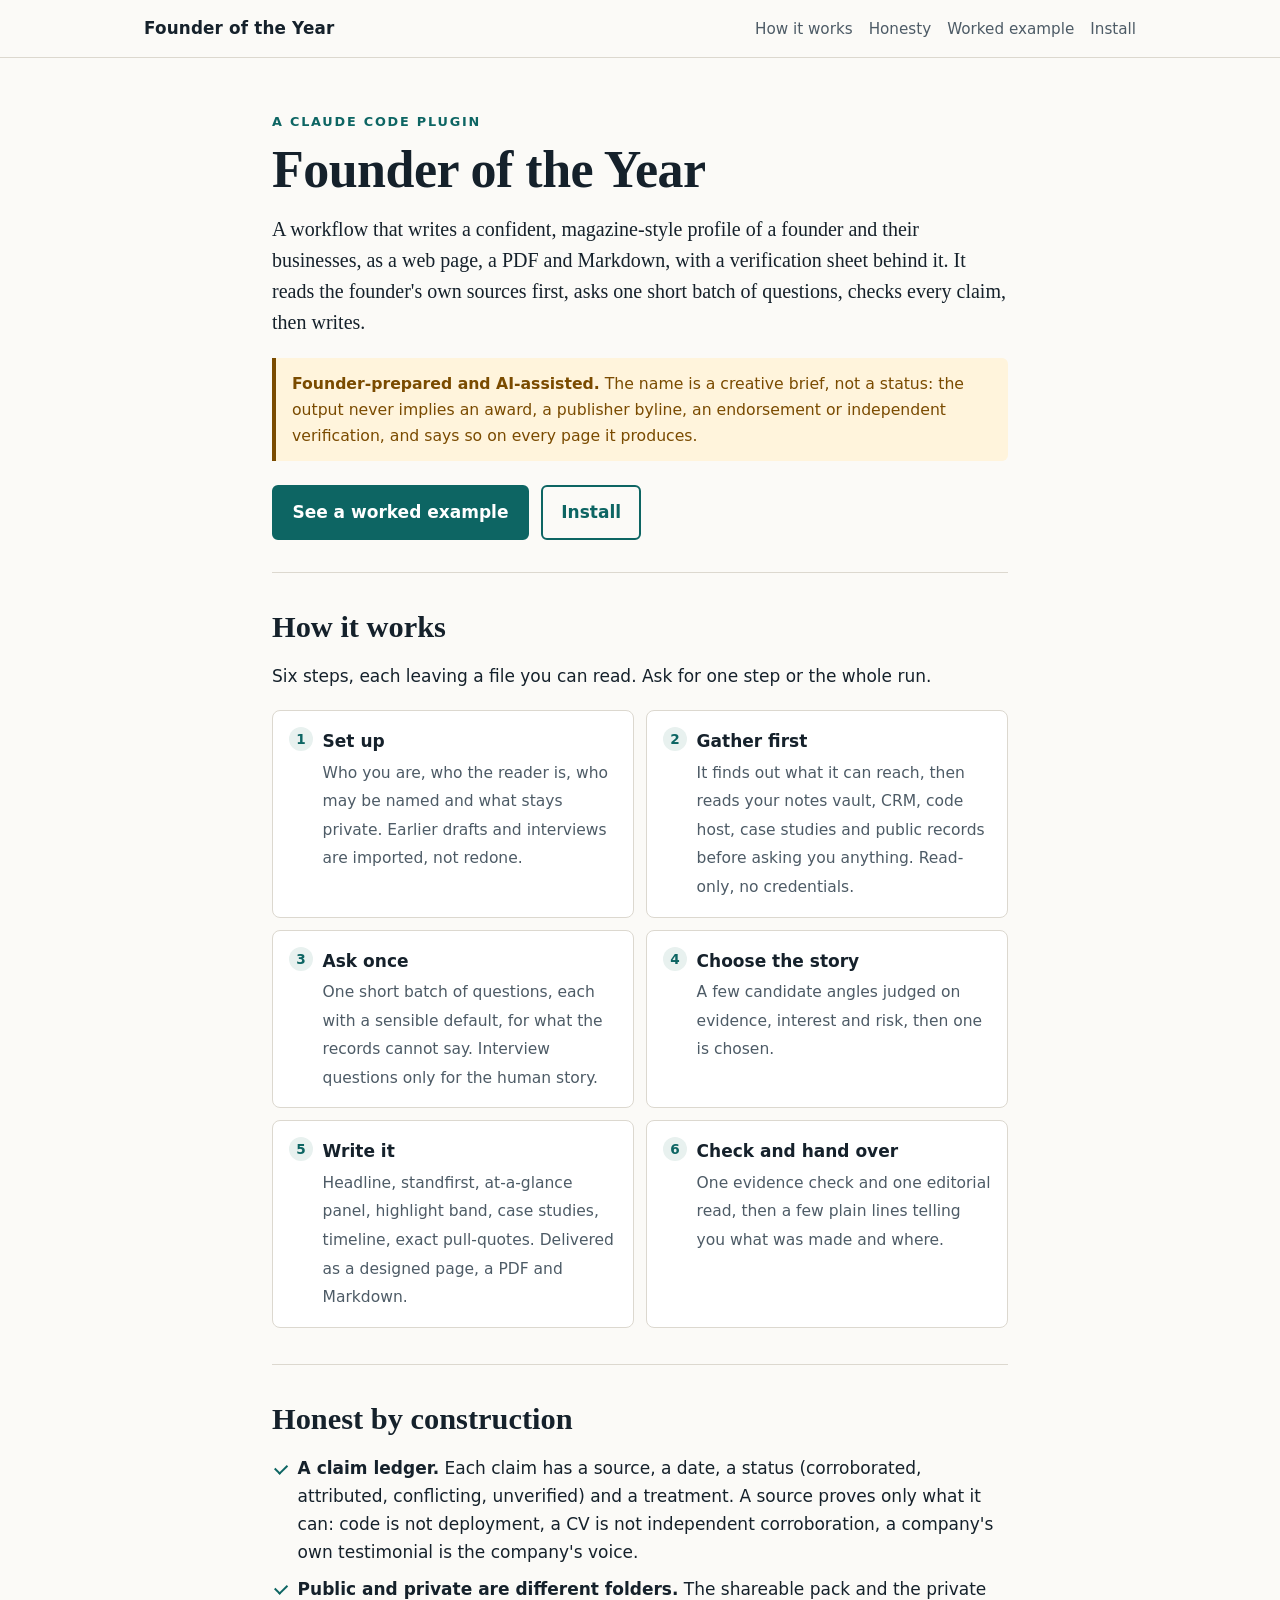
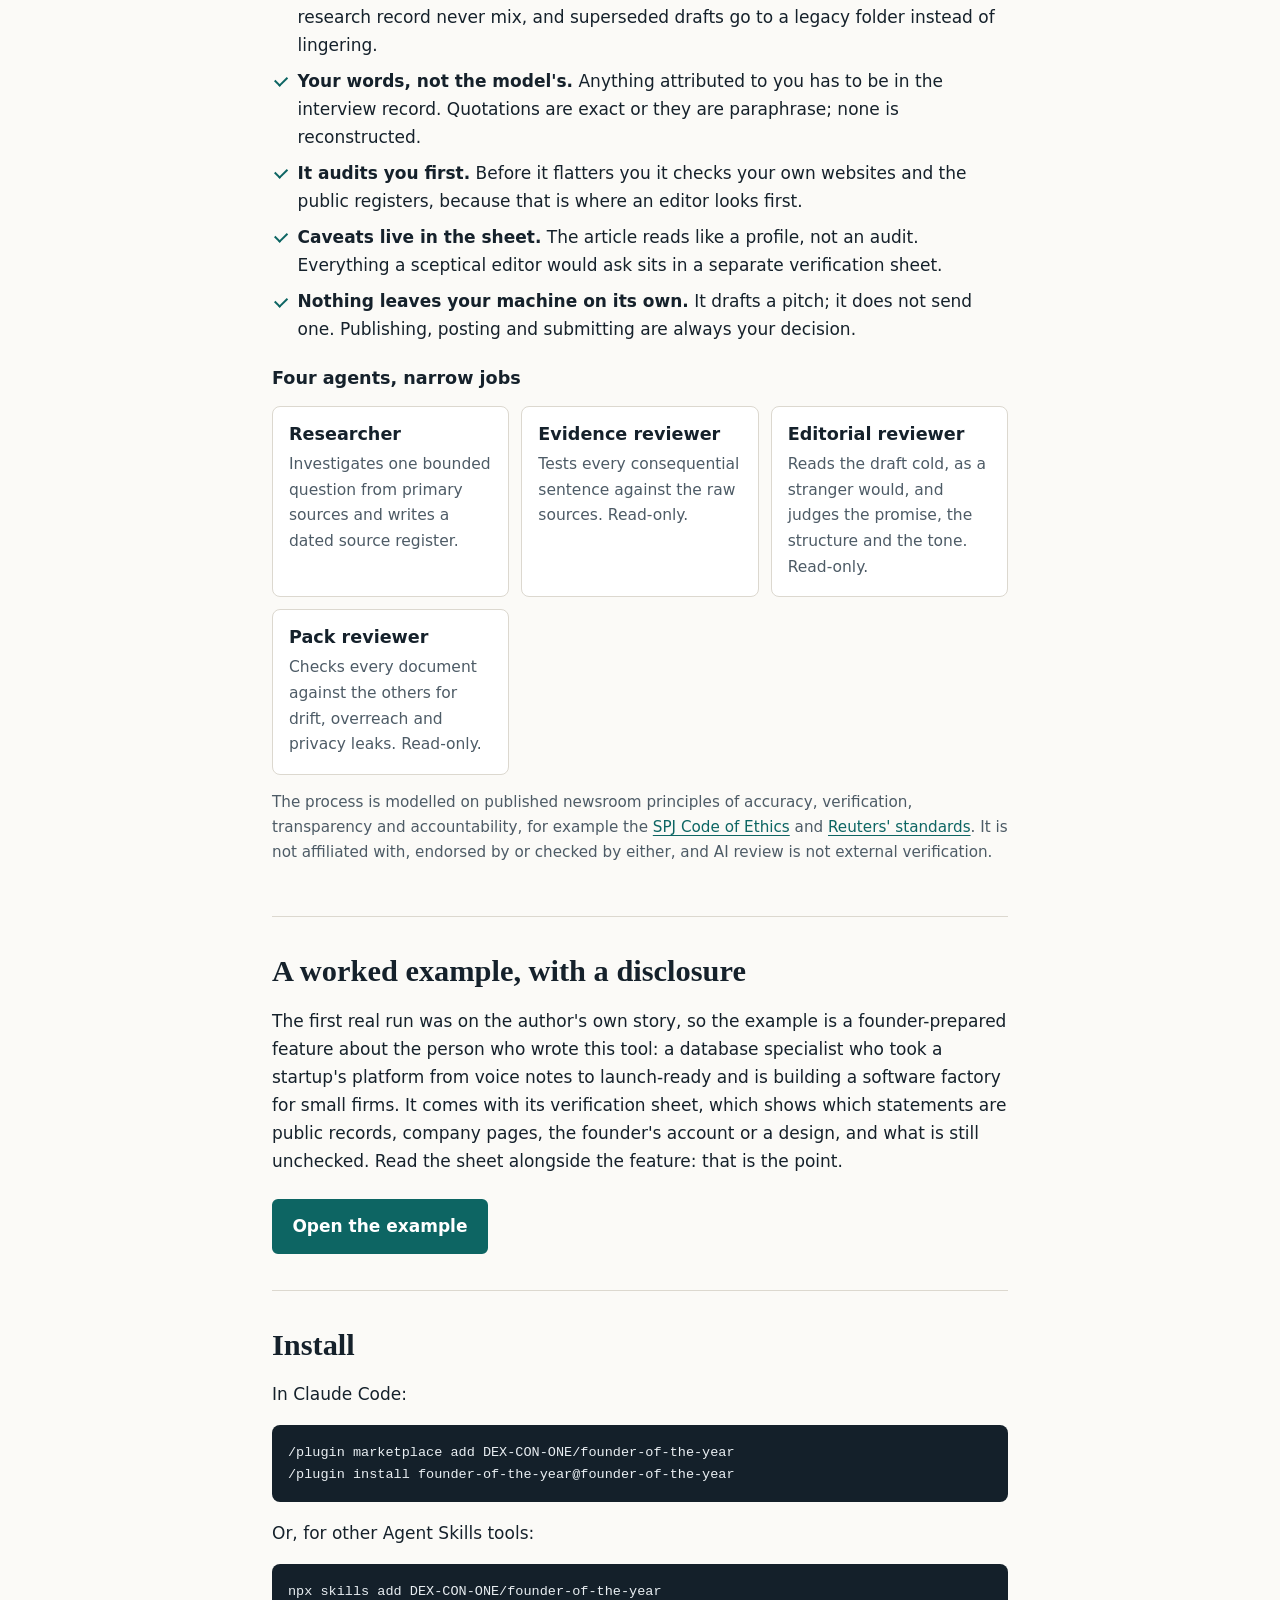
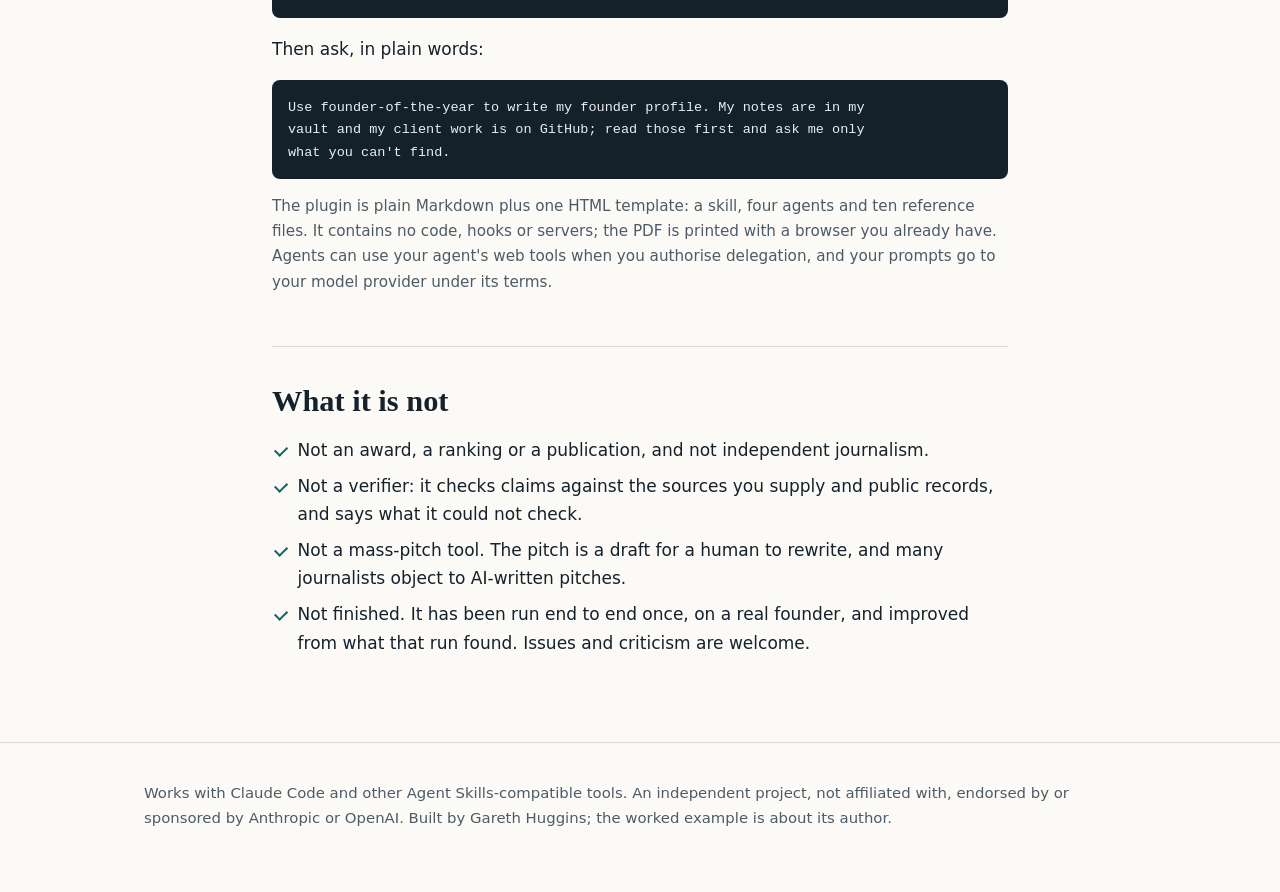
==== docs/index.html @ 31cce33f "Founder of the Year plugin v0.9.2: article-first skill, four agents, docs site, repo scaffolding Co-" ====
<!doctype html>
<html lang="en-GB">
<head>
<meta charset="utf-8">
<meta name="viewport" content="width=device-width,initial-scale=1">
<title>Founder of the Year: an evidence-led founder-feature workflow</title>
<meta name="description" content="A Claude Code plugin that writes a confident, magazine-style founder profile as HTML, PDF and Markdown, with a verification sheet behind it. It gathers from the founder's own sources first, asks once, checks every claim, then writes. Founder-prepared and AI-assisted; never implies an award.">
<meta property="og:title" content="Founder of the Year: an evidence-led founder-feature workflow">
<meta property="og:description" content="Gather first, ask once, choose the story, write, check. Every claim traceable; caveats in a sheet, not the article; nothing posted without you.">
<meta property="og:type" content="website">
<link rel="stylesheet" href="assets/site.css">
</head>
<body>
<a class="skip" href="#main">Skip to content</a>
<header class="site"><div class="wide">
  <a class="brand" href="./">Founder of the Year</a>
  <nav aria-label="Primary"><a href="#how">How it works</a><a href="#honest">Honesty</a><a href="example/">Worked example</a><a href="#install">Install</a></nav>
</div></header>

<main id="main">
<div class="wide"><div class="hero wrap" style="padding-left:0;padding-right:0">
  <p class="kicker">A Claude Code plugin</p>
  <h1>Founder of the Year</h1>
  <p class="lede">A workflow that writes a confident, magazine-style profile of a founder and their businesses, as a web page, a PDF and Markdown, with a verification sheet behind it. It reads the founder's own sources first, asks one short batch of questions, checks every claim, then writes.</p>
  <p class="label"><strong>Founder-prepared and AI-assisted.</strong> The name is a creative brief, not a status: the output never implies an award, a publisher byline, an endorsement or independent verification, and says so on every page it produces.</p>
  <div class="cta">
    <a class="btn primary" href="example/">See a worked example</a>
    <a class="btn ghost" href="#install">Install</a>
  </div>
</div></div>

<div class="wide"><div class="wrap" style="padding-left:0;padding-right:0">

<section id="how">
  <h2>How it works</h2>
  <p>Six steps, each leaving a file you can read. Ask for one step or the whole run.</p>
  <ol class="steps">
    <li><strong>Set up</strong><span>Who you are, who the reader is, who may be named and what stays private. Earlier drafts and interviews are imported, not redone.</span></li>
    <li><strong>Gather first</strong><span>It finds out what it can reach, then reads your notes vault, CRM, code host, case studies and public records before asking you anything. Read-only, no credentials.</span></li>
    <li><strong>Ask once</strong><span>One short batch of questions, each with a sensible default, for what the records cannot say. Interview questions only for the human story.</span></li>
    <li><strong>Choose the story</strong><span>A few candidate angles judged on evidence, interest and risk, then one is chosen.</span></li>
    <li><strong>Write it</strong><span>Headline, standfirst, at-a-glance panel, highlight band, case studies, timeline, exact pull-quotes. Delivered as a designed page, a PDF and Markdown.</span></li>
    <li><strong>Check and hand over</strong><span>One evidence check and one editorial read, then a few plain lines telling you what was made and where.</span></li>
  </ol>
</section>

<section id="honest">
  <h2>Honest by construction</h2>
  <ul class="tick">
    <li><strong>A claim ledger.</strong> Each claim has a source, a date, a status (corroborated, attributed, conflicting, unverified) and a treatment. A source proves only what it can: code is not deployment, a CV is not independent corroboration, a company's own testimonial is the company's voice.</li>
    <li><strong>Public and private are different folders.</strong> The shareable pack and the private research record never mix, and superseded drafts go to a legacy folder instead of lingering.</li>
    <li><strong>Your words, not the model's.</strong> Anything attributed to you has to be in the interview record. Quotations are exact or they are paraphrase; none is reconstructed.</li>
    <li><strong>It audits you first.</strong> Before it flatters you it checks your own websites and the public registers, because that is where an editor looks first.</li>
    <li><strong>Caveats live in the sheet.</strong> The article reads like a profile, not an audit. Everything a sceptical editor would ask sits in a separate verification sheet.</li>
    <li><strong>Nothing leaves your machine on its own.</strong> It drafts a pitch; it does not send one. Publishing, posting and submitting are always your decision.</li>
  </ul>
  <h3>Four agents, narrow jobs</h3>
  <div class="cards">
    <div class="card"><h3>Researcher</h3><p>Investigates one bounded question from primary sources and writes a dated source register.</p></div>
    <div class="card"><h3>Evidence reviewer</h3><p>Tests every consequential sentence against the raw sources. Read-only.</p></div>
    <div class="card"><h3>Editorial reviewer</h3><p>Reads the draft cold, as a stranger would, and judges the promise, the structure and the tone. Read-only.</p></div>
    <div class="card"><h3>Pack reviewer</h3><p>Checks every document against the others for drift, overreach and privacy leaks. Read-only.</p></div>
  </div>
  <p class="note">The process is modelled on published newsroom principles of accuracy, verification, transparency and accountability, for example the <a href="https://www.spj.org/spj-code-of-ethics/">SPJ Code of Ethics</a> and <a href="https://reutersagency.com/about/standards-values/">Reuters' standards</a>. It is not affiliated with, endorsed by or checked by either, and AI review is not external verification.</p>
</section>

<section id="example">
  <h2>A worked example, with a disclosure</h2>
  <p>The first real run was on the author's own story, so the example is a founder-prepared feature about the person who wrote this tool: a database specialist who took a startup's platform from voice notes to launch-ready and is building a software factory for small firms. It comes with its verification sheet, which shows which statements are public records, company pages, the founder's account or a design, and what is still unchecked. Read the sheet alongside the feature: that is the point.</p>
  <div class="cta"><a class="btn primary" href="example/">Open the example</a></div>
</section>

<section id="install">
  <h2>Install</h2>
  <p>In Claude Code:</p>
  <pre><code>/plugin marketplace add DEX-CON-ONE/founder-of-the-year
/plugin install founder-of-the-year@founder-of-the-year</code></pre>
  <p>Or, for other Agent Skills tools:</p>
  <pre><code>npx skills add DEX-CON-ONE/founder-of-the-year</code></pre>
  <p>Then ask, in plain words:</p>
  <pre><code>Use founder-of-the-year to write my founder profile. My notes are in my
vault and my client work is on GitHub; read those first and ask me only
what you can't find.</code></pre>
  <p class="note">The plugin is plain Markdown plus one HTML template: a skill, four agents and ten reference files. It contains no code, hooks or servers; the PDF is printed with a browser you already have. Agents can use your agent's web tools when you authorise delegation, and your prompts go to your model provider under its terms.</p>
</section>

<section id="limits">
  <h2>What it is not</h2>
  <ul class="tick">
    <li>Not an award, a ranking or a publication, and not independent journalism.</li>
    <li>Not a verifier: it checks claims against the sources you supply and public records, and says what it could not check.</li>
    <li>Not a mass-pitch tool. The pitch is a draft for a human to rewrite, and many journalists object to AI-written pitches.</li>
    <li>Not finished. It has been run end to end once, on a real founder, and improved from what that run found. Issues and criticism are welcome.</li>
  </ul>
</section>

</div></div>
</main>

<footer class="site"><div class="wide">
  <p>Works with Claude Code and other Agent Skills-compatible tools. An independent project, not affiliated with, endorsed by or sponsored by Anthropic or OpenAI. Built by Gareth Huggins; the worked example is about its author.</p>
</div></footer>
</body>
</html>
---- docs/assets/site.css ----
:root{
  --bg:#fbfaf7; --surface:#ffffff; --ink:#15212b; --muted:#4d5b66; --line:#dcd8cf;
  --accent:#0d6563; --accent-ink:#ffffff; --soft:#e8f1ef; --warn:#7a4b00; --warn-bg:#fff4dc;
  --code-bg:#14202a; --code-ink:#e9eef2;
  --serif:Georgia,"Iowan Old Style","Times New Roman",serif;
  --sans:system-ui,-apple-system,"Segoe UI",Roboto,"Helvetica Neue",Arial,sans-serif;
  --mono:ui-monospace,SFMono-Regular,Menlo,Consolas,monospace;
}
@media (prefers-color-scheme:dark){
  :root{
    --bg:#0f171d; --surface:#16222a; --ink:#e8edf0; --muted:#a9b6bf; --line:#2a3944;
    --accent:#6fd0cb; --accent-ink:#06211f; --soft:#173a3a; --warn:#ffd48a; --warn-bg:#3a2d12;
    --code-bg:#0a1116; --code-ink:#e9eef2;
  }
}
*{box-sizing:border-box}
html{-webkit-text-size-adjust:100%}
body{margin:0;background:var(--bg);color:var(--ink);font:1.0625rem/1.65 var(--sans)}
a{color:var(--accent);text-underline-offset:.18em}
a:hover{text-decoration-thickness:2px}
:focus-visible{outline:3px solid var(--accent);outline-offset:3px;border-radius:3px}
.skip{position:absolute;left:-999px;top:0;background:var(--accent);color:var(--accent-ink);padding:.6rem 1rem;z-index:10}
.skip:focus{left:1rem;top:1rem}
.wrap{max-width:46rem;margin:0 auto;padding:0 1rem}
.wide{max-width:64rem;margin:0 auto;padding:0 1rem}
header.site{border-bottom:1px solid var(--line)}
header.site .wide{display:flex;gap:1rem;align-items:center;justify-content:space-between;padding-top:.9rem;padding-bottom:.9rem;flex-wrap:wrap}
.brand{font:700 1.05rem var(--sans);color:var(--ink);text-decoration:none;letter-spacing:.01em}
nav a{margin-left:1rem;color:var(--muted);text-decoration:none;font-size:.95rem}
nav a:hover{color:var(--ink);text-decoration:underline}
.hero{padding:3.5rem 0 2rem}
.kicker{font:600 .8rem var(--sans);letter-spacing:.14em;text-transform:uppercase;color:var(--accent);margin:0 0 .75rem}
h1{font:700 clamp(2rem,6vw,3.25rem)/1.1 var(--serif);margin:0 0 1rem;letter-spacing:-.01em}
h2{font:700 clamp(1.5rem,4vw,1.9rem)/1.2 var(--serif);margin:0 0 .75rem}
h3{font:700 1.1rem/1.3 var(--sans);margin:1.5rem 0 .4rem}
.lede{font:1.25rem/1.55 var(--serif);color:var(--ink);margin:0 0 1.25rem}
.label{background:var(--warn-bg);color:var(--warn);border-left:4px solid var(--warn);padding:.8rem 1rem;border-radius:0 6px 6px 0;font-size:.98rem;margin:1.25rem 0}
.cta{display:flex;gap:.75rem;flex-wrap:wrap;margin:1.5rem 0 0}
.btn{display:inline-block;padding:.7rem 1.15rem;border-radius:6px;text-decoration:none;font-weight:600;border:2px solid var(--accent)}
.btn.primary{background:var(--accent);color:var(--accent-ink)}
.btn.ghost{color:var(--accent)}
section{padding:2.25rem 0;border-top:1px solid var(--line)}
.steps{counter-reset:s;list-style:none;margin:1.25rem 0 0;padding:0;display:grid;gap:.75rem;grid-template-columns:repeat(auto-fit,minmax(15rem,1fr))}
.steps li{counter-increment:s;background:var(--surface);border:1px solid var(--line);border-radius:8px;padding:1rem 1rem 1rem 3.1rem;position:relative}
.steps li::before{content:counter(s);position:absolute;left:1rem;top:1rem;width:1.5rem;height:1.5rem;border-radius:50%;background:var(--soft);color:var(--accent);font:700 .85rem/1.5rem var(--sans);text-align:center}
.steps strong{display:block;margin-bottom:.15rem}
.steps span{color:var(--muted);font-size:.97rem}
.cards{display:grid;gap:.75rem;grid-template-columns:repeat(auto-fit,minmax(14rem,1fr));margin-top:1rem}
.card{background:var(--surface);border:1px solid var(--line);border-radius:8px;padding:1rem}
.card h3{margin-top:0}
.card p{margin:.25rem 0 0;color:var(--muted);font-size:.97rem}
ul.tick{padding-left:0;list-style:none}
ul.tick li{padding-left:1.6rem;position:relative;margin:.5rem 0}
ul.tick li::before{content:"";position:absolute;left:.2rem;top:.6rem;width:.6rem;height:.35rem;border-left:2px solid var(--accent);border-bottom:2px solid var(--accent);transform:rotate(-45deg)}
pre{background:var(--code-bg);color:var(--code-ink);padding:1rem;border-radius:8px;overflow:auto;font:.92rem/1.5 var(--mono);margin:.75rem 0}
code{font-family:var(--mono);font-size:.92em;background:var(--soft);padding:.1em .35em;border-radius:4px}
pre code{background:none;padding:0}
.note{color:var(--muted);font-size:.95rem}
footer.site{border-top:1px solid var(--line);margin-top:2rem;padding:1.5rem 0 3rem;color:var(--muted);font-size:.93rem}
/* article pages */
.banner{background:var(--soft);border:1px solid var(--line);border-radius:8px;padding:.8rem 1rem;margin:1.25rem 0;font-size:.97rem}
article{padding-bottom:2rem}
article h1{font-size:clamp(1.75rem,5vw,2.4rem)}
article h2{margin-top:2rem}
article p,article li{font-family:var(--serif);font-size:1.12rem;line-height:1.7}
article table{border-collapse:collapse;width:100%;font:.9rem/1.45 var(--sans);display:block;overflow-x:auto}
article th,article td{border:1px solid var(--line);padding:.5rem .6rem;text-align:left;vertical-align:top}
article th{background:var(--soft)}
article em:first-child{font-style:italic}
@media (max-width:40rem){body{font-size:1rem}.hero{padding-top:2.25rem}nav a{margin-left:.7rem}}
@media print{header.site,footer.site,.cta{display:none}body{background:#fff;color:#000}}
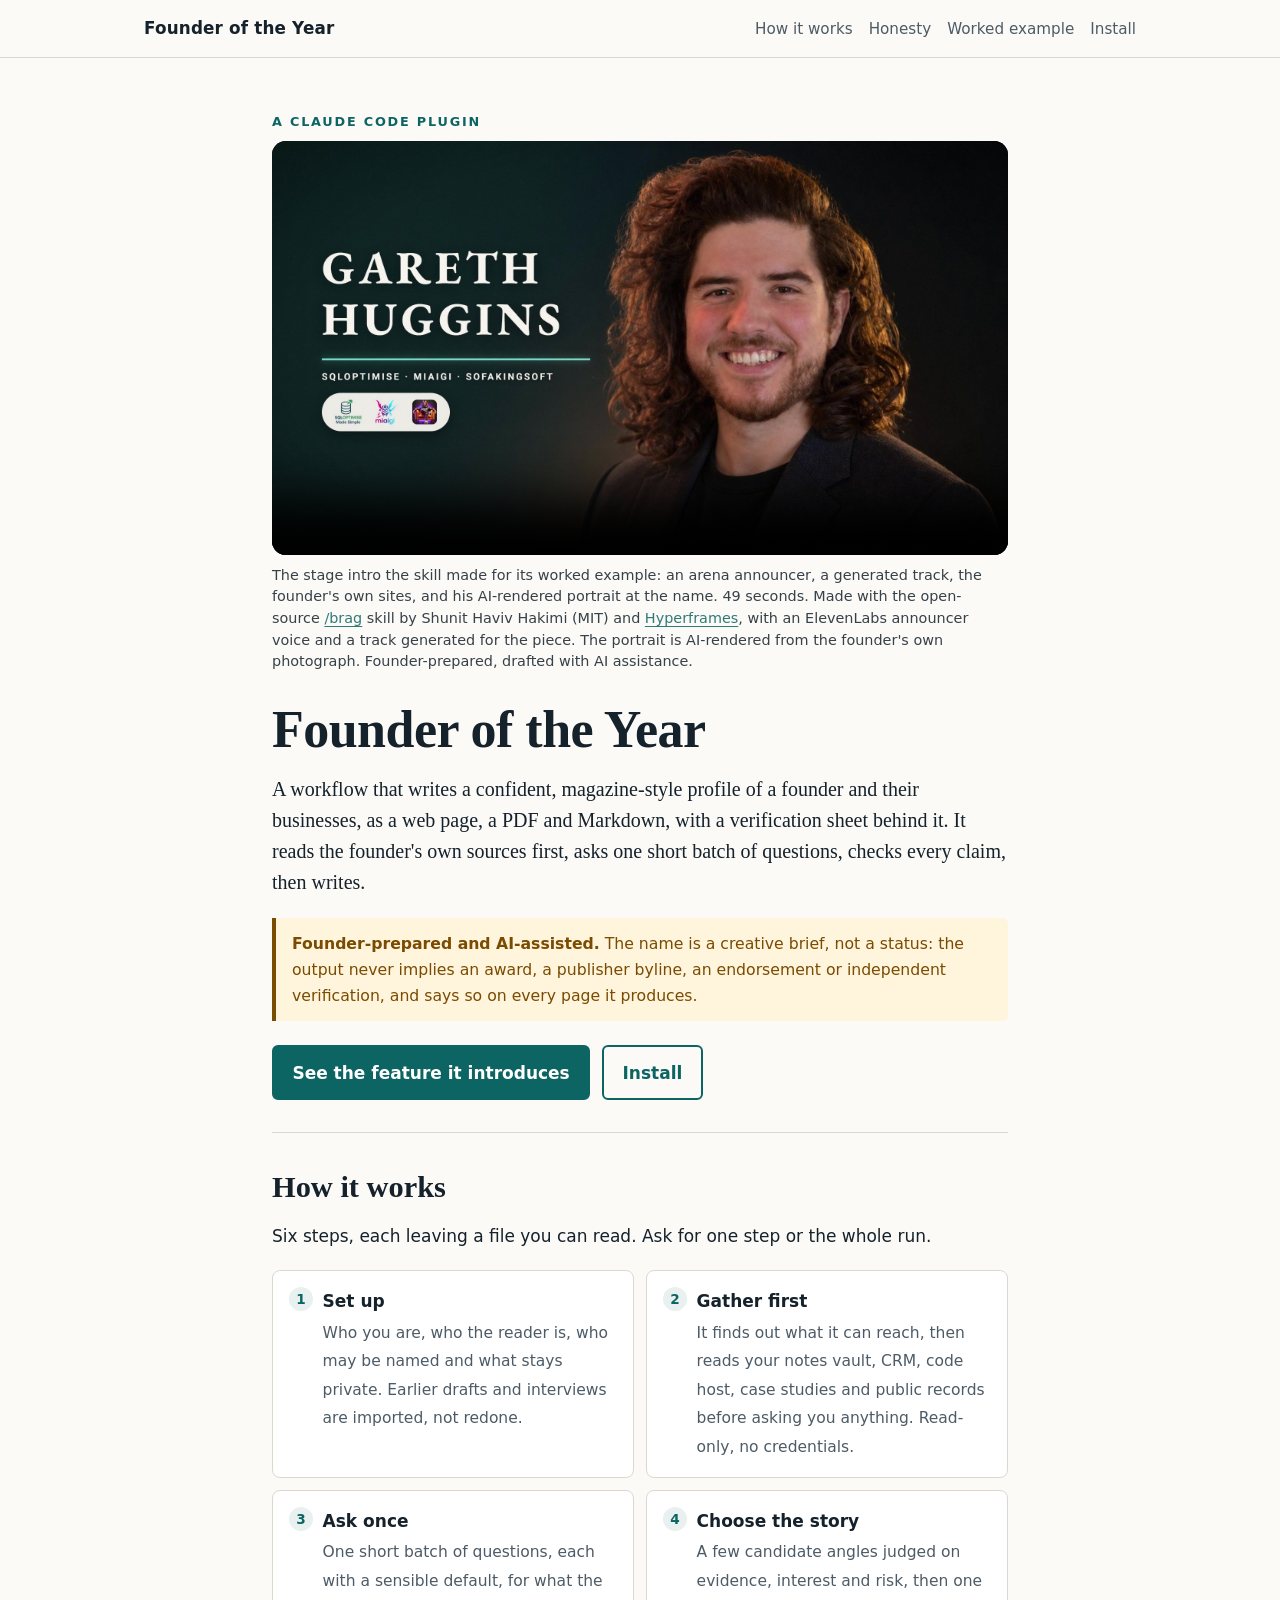
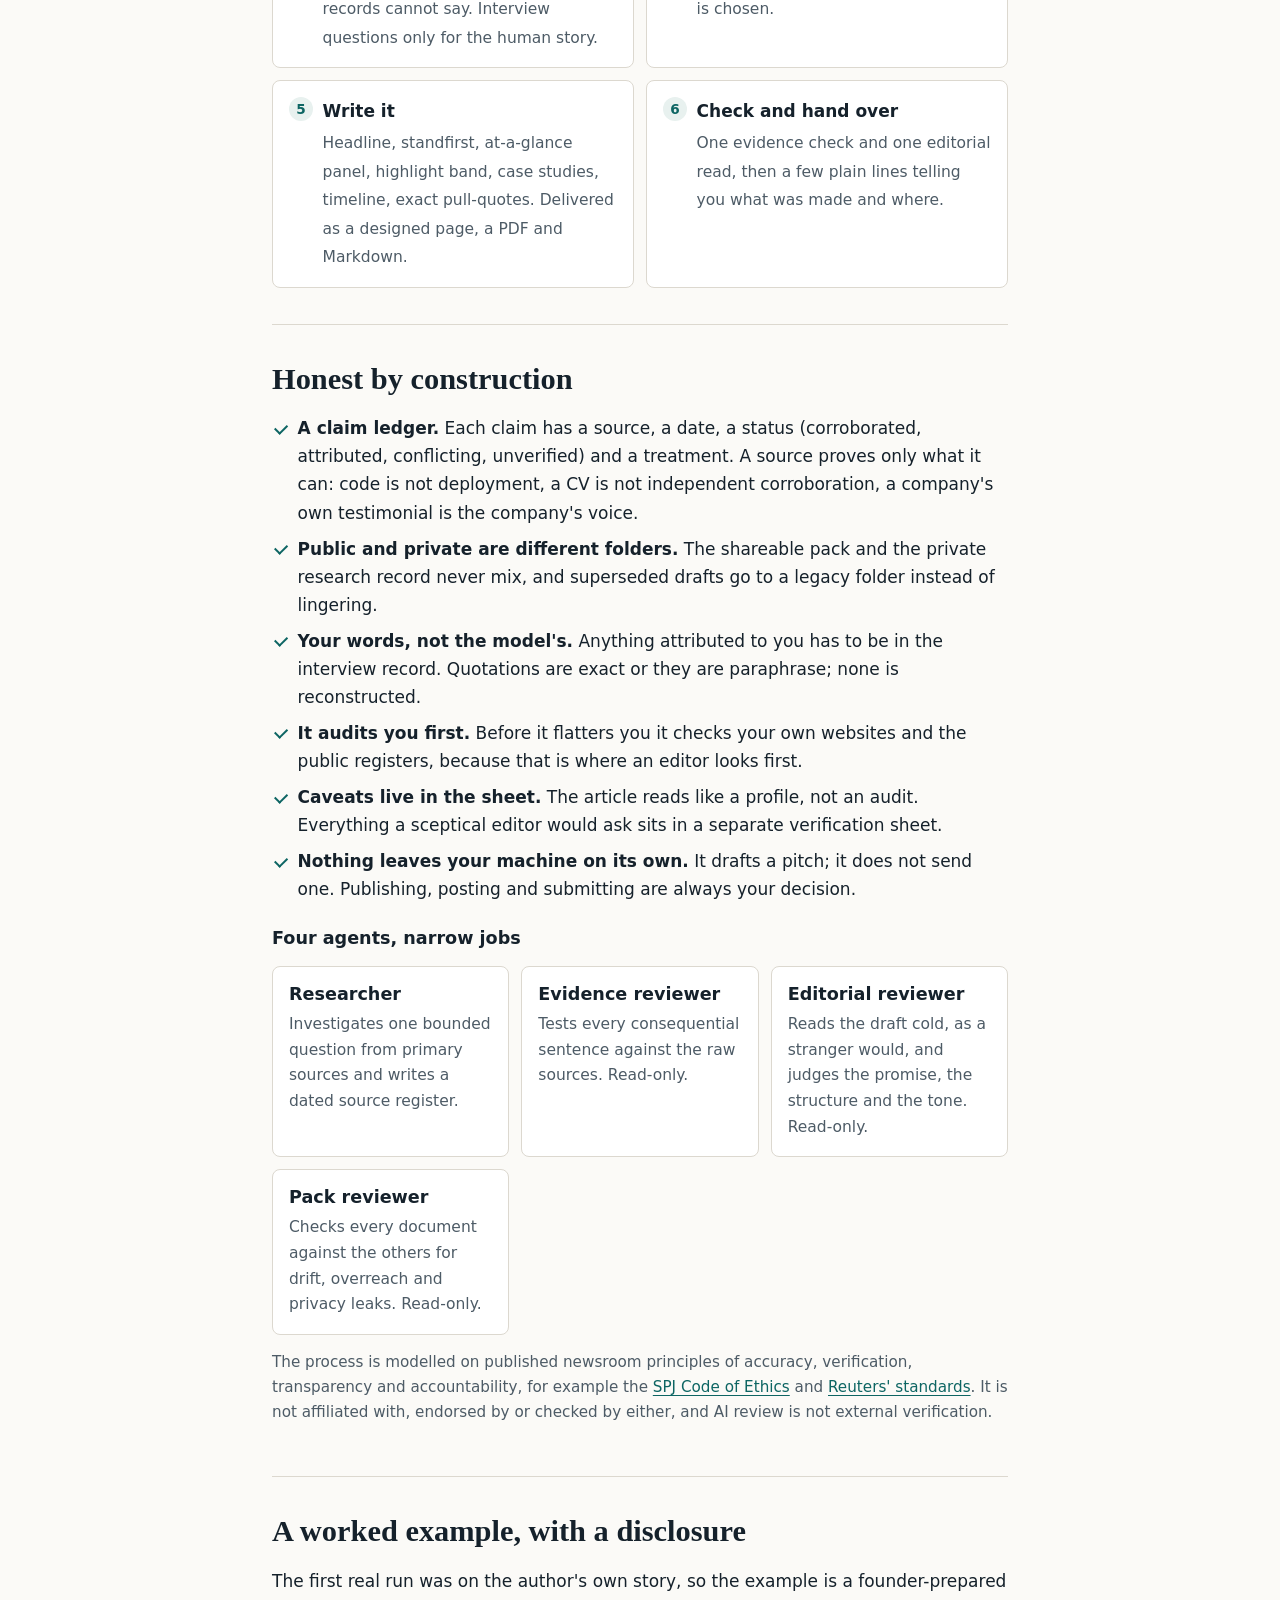
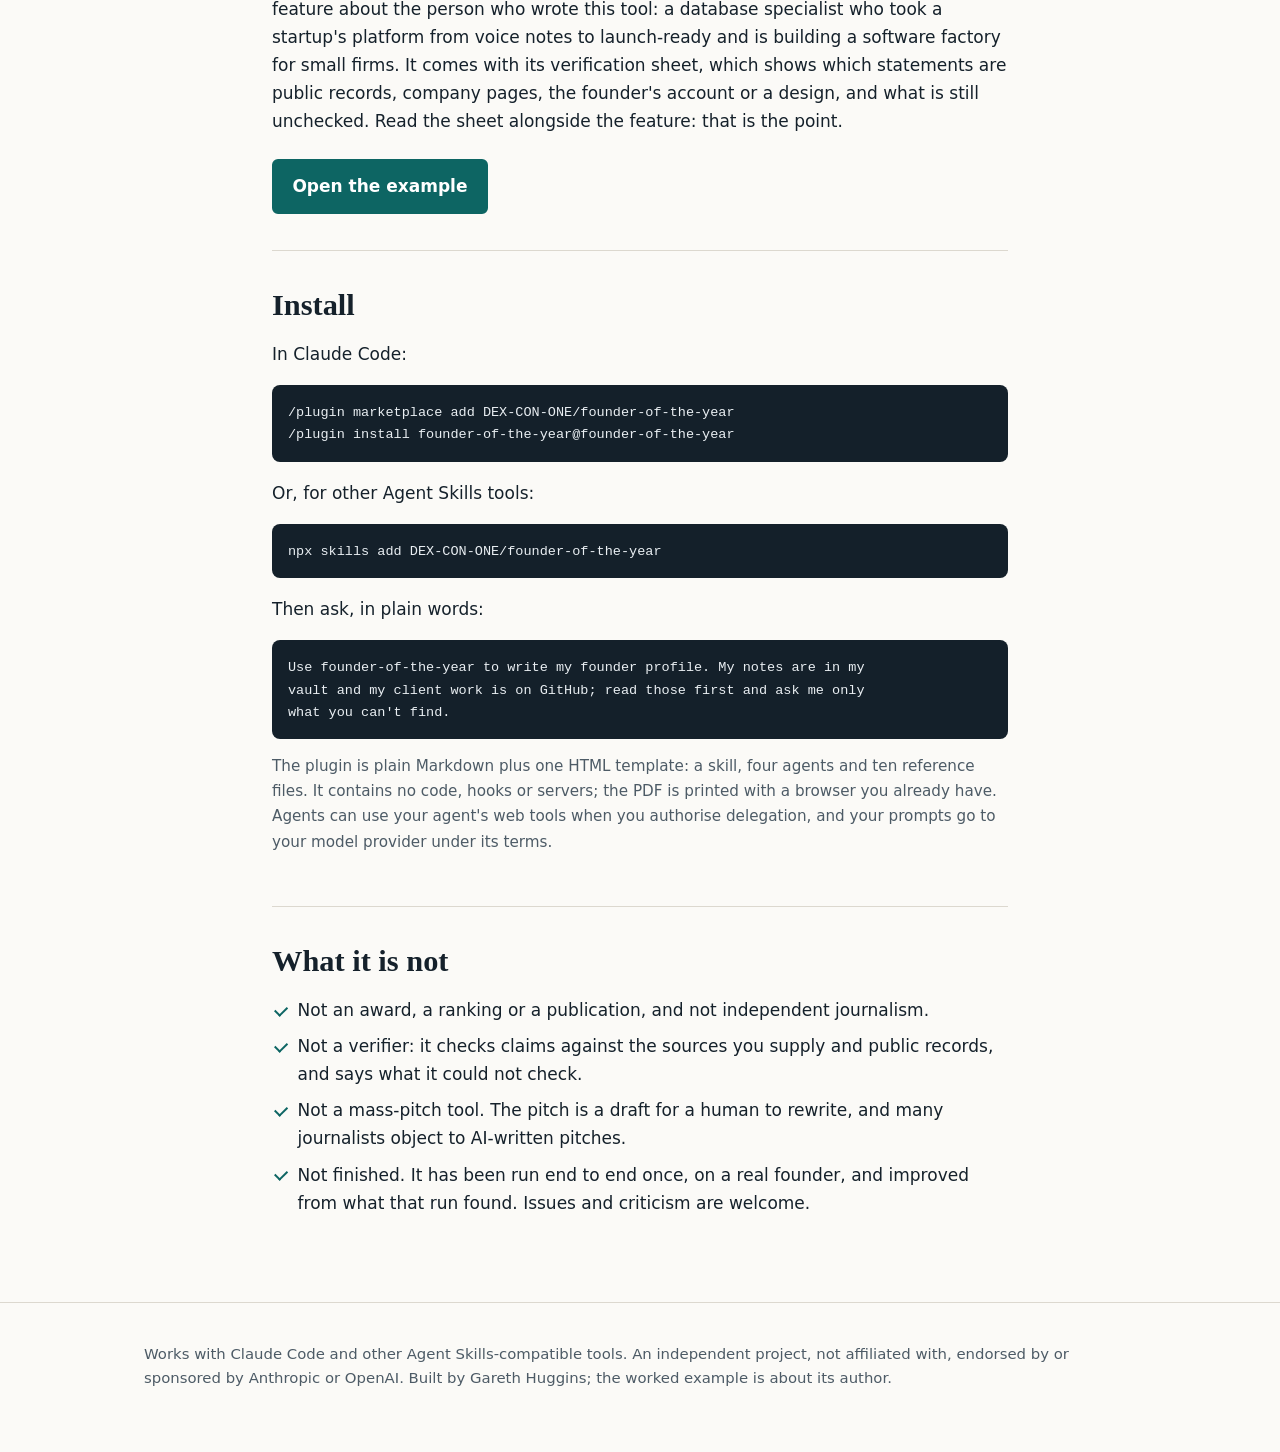
==== commit e5613353: "Video first: docs and README lead with the intro video; worked example hosts it; /brag and Hyperfram" ====
--- a/docs/index.html
+++ b/docs/index.html
@@ -8,6 +8,14 @@
 <meta property="og:title" content="Founder of the Year: an evidence-led founder-feature workflow">
 <meta property="og:description" content="Gather first, ask once, choose the story, write, check. Every claim traceable; caveats in a sheet, not the article; nothing posted without you.">
 <meta property="og:type" content="website">
+<meta property="og:url" content="https://dex-con-one.github.io/founder-of-the-year/">
+<meta property="og:image" content="https://dex-con-one.github.io/founder-of-the-year/assets/social-preview.png">
+<meta property="og:image:width" content="1280">
+<meta property="og:image:height" content="640">
+<meta name="twitter:card" content="summary_large_image">
+<meta name="twitter:title" content="Founder of the Year: an evidence-led founder-feature workflow">
+<meta name="twitter:description" content="Gather first, ask once, choose the story, write, check. Every claim traceable; caveats in a sheet, not the article; nothing posted without you.">
+<meta name="twitter:image" content="https://dex-con-one.github.io/founder-of-the-year/assets/social-preview.png">
 <link rel="stylesheet" href="assets/site.css">
 </head>
 <body>
@@ -20,11 +28,12 @@
 <main id="main">
 <div class="wide"><div class="hero wrap" style="padding-left:0;padding-right:0">
   <p class="kicker">A Claude Code plugin</p>
+  <figure class="video"><video controls playsinline preload="metadata" poster="example/intro-poster.jpg" src="example/intro.mp4" aria-label="Stage introduction video for the worked example"></video><figcaption>The stage intro the skill made for its worked example: an arena announcer, a generated track, the founder's own sites, and his AI-rendered portrait at the name. 49 seconds. Made with the open-source <a href="https://github.com/latent-spaces/brag">/brag</a> skill by Shunit Haviv Hakimi (MIT) and <a href="https://hyperframes.heygen.com/">Hyperframes</a>, with an ElevenLabs announcer voice and a track generated for the piece. The portrait is AI-rendered from the founder's own photograph. Founder-prepared, drafted with AI assistance.</figcaption></figure>
   <h1>Founder of the Year</h1>
   <p class="lede">A workflow that writes a confident, magazine-style profile of a founder and their businesses, as a web page, a PDF and Markdown, with a verification sheet behind it. It reads the founder's own sources first, asks one short batch of questions, checks every claim, then writes.</p>
   <p class="label"><strong>Founder-prepared and AI-assisted.</strong> The name is a creative brief, not a status: the output never implies an award, a publisher byline, an endorsement or independent verification, and says so on every page it produces.</p>
   <div class="cta">
-    <a class="btn primary" href="example/">See a worked example</a>
+    <a class="btn primary" href="example/">See the feature it introduces</a>
     <a class="btn ghost" href="#install">Install</a>
   </div>
 </div></div>
--- a/docs/assets/site.css
+++ b/docs/assets/site.css
@@ -69,3 +69,6 @@
 article em:first-child{font-style:italic}
 @media (max-width:40rem){body{font-size:1rem}.hero{padding-top:2.25rem}nav a{margin-left:.7rem}}
 @media print{header.site,footer.site,.cta{display:none}body{background:#fff;color:#000}}
+
+/* Intro video */
+.video{margin:0 0 28px}.video video{width:100%;display:block;border-radius:14px;background:#000;aspect-ratio:16/9}.video figcaption{font-size:.9rem;line-height:1.5;opacity:.85;margin-top:10px}
